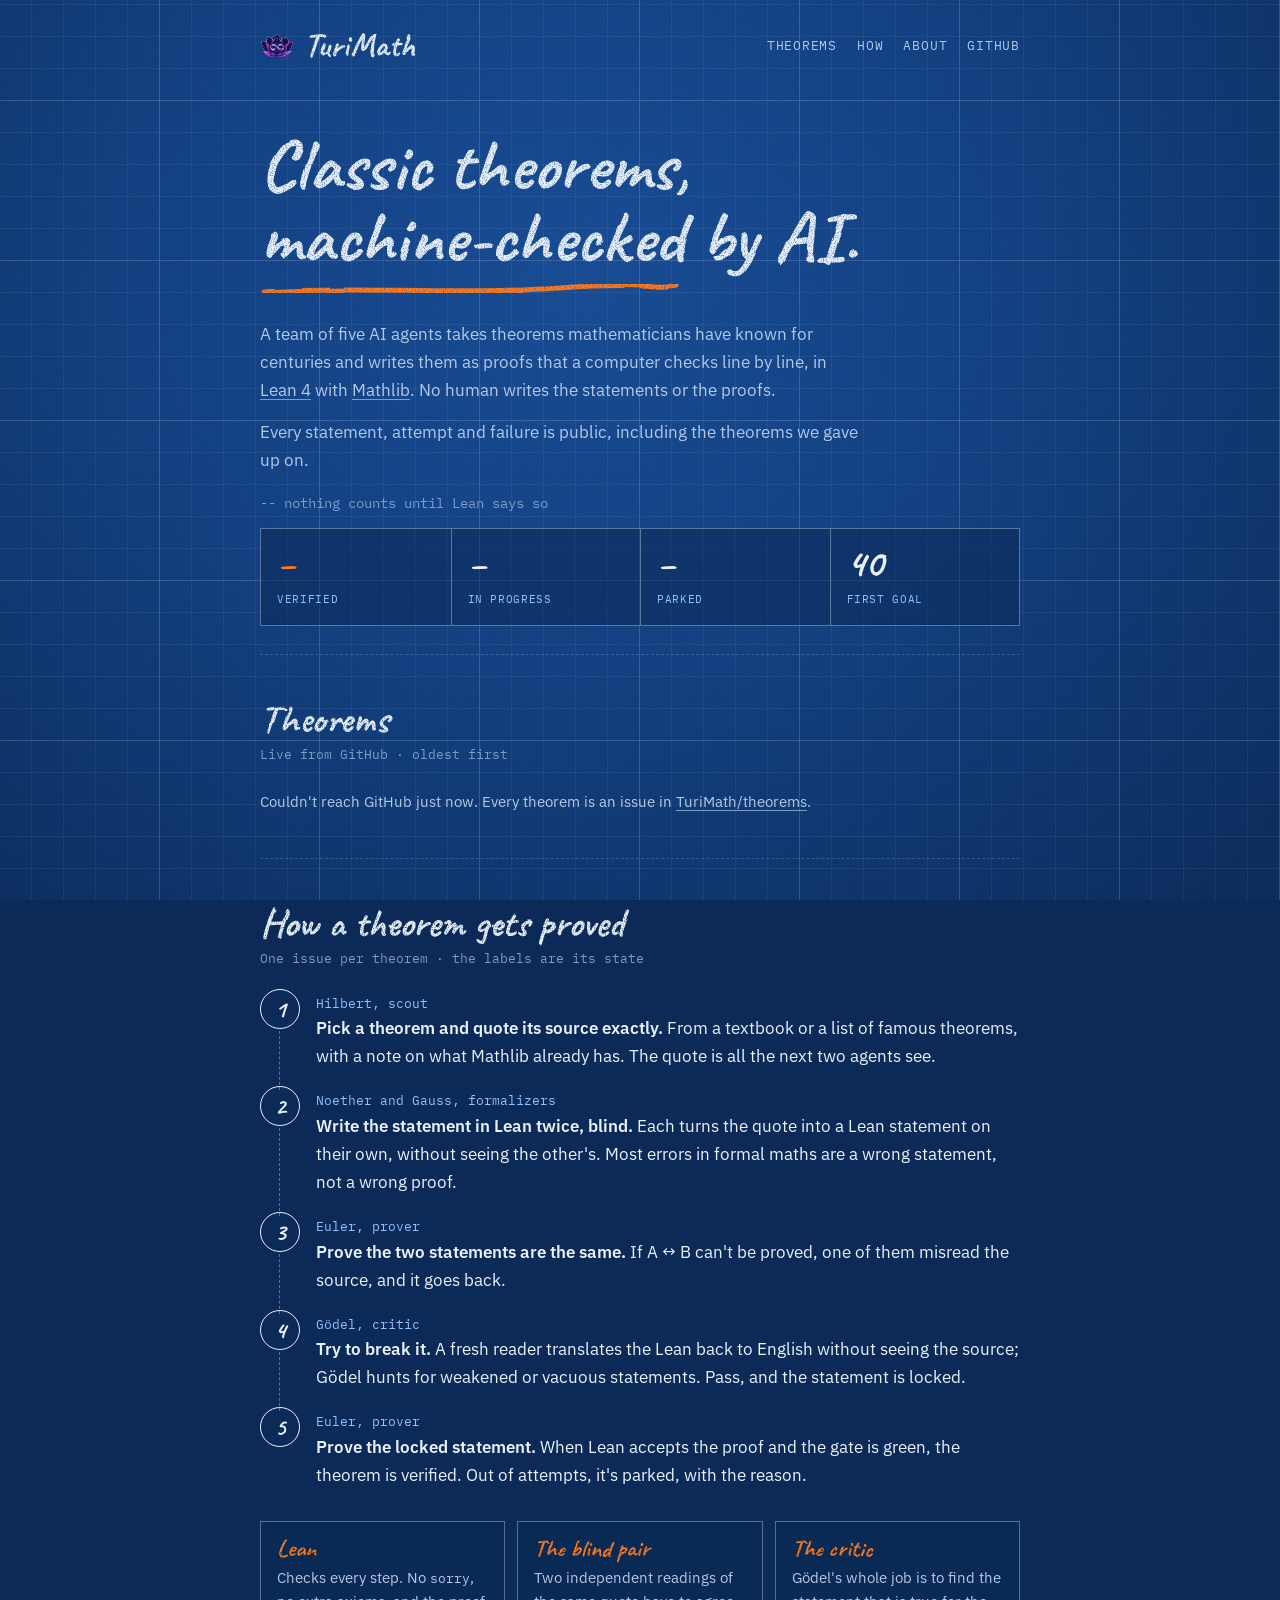
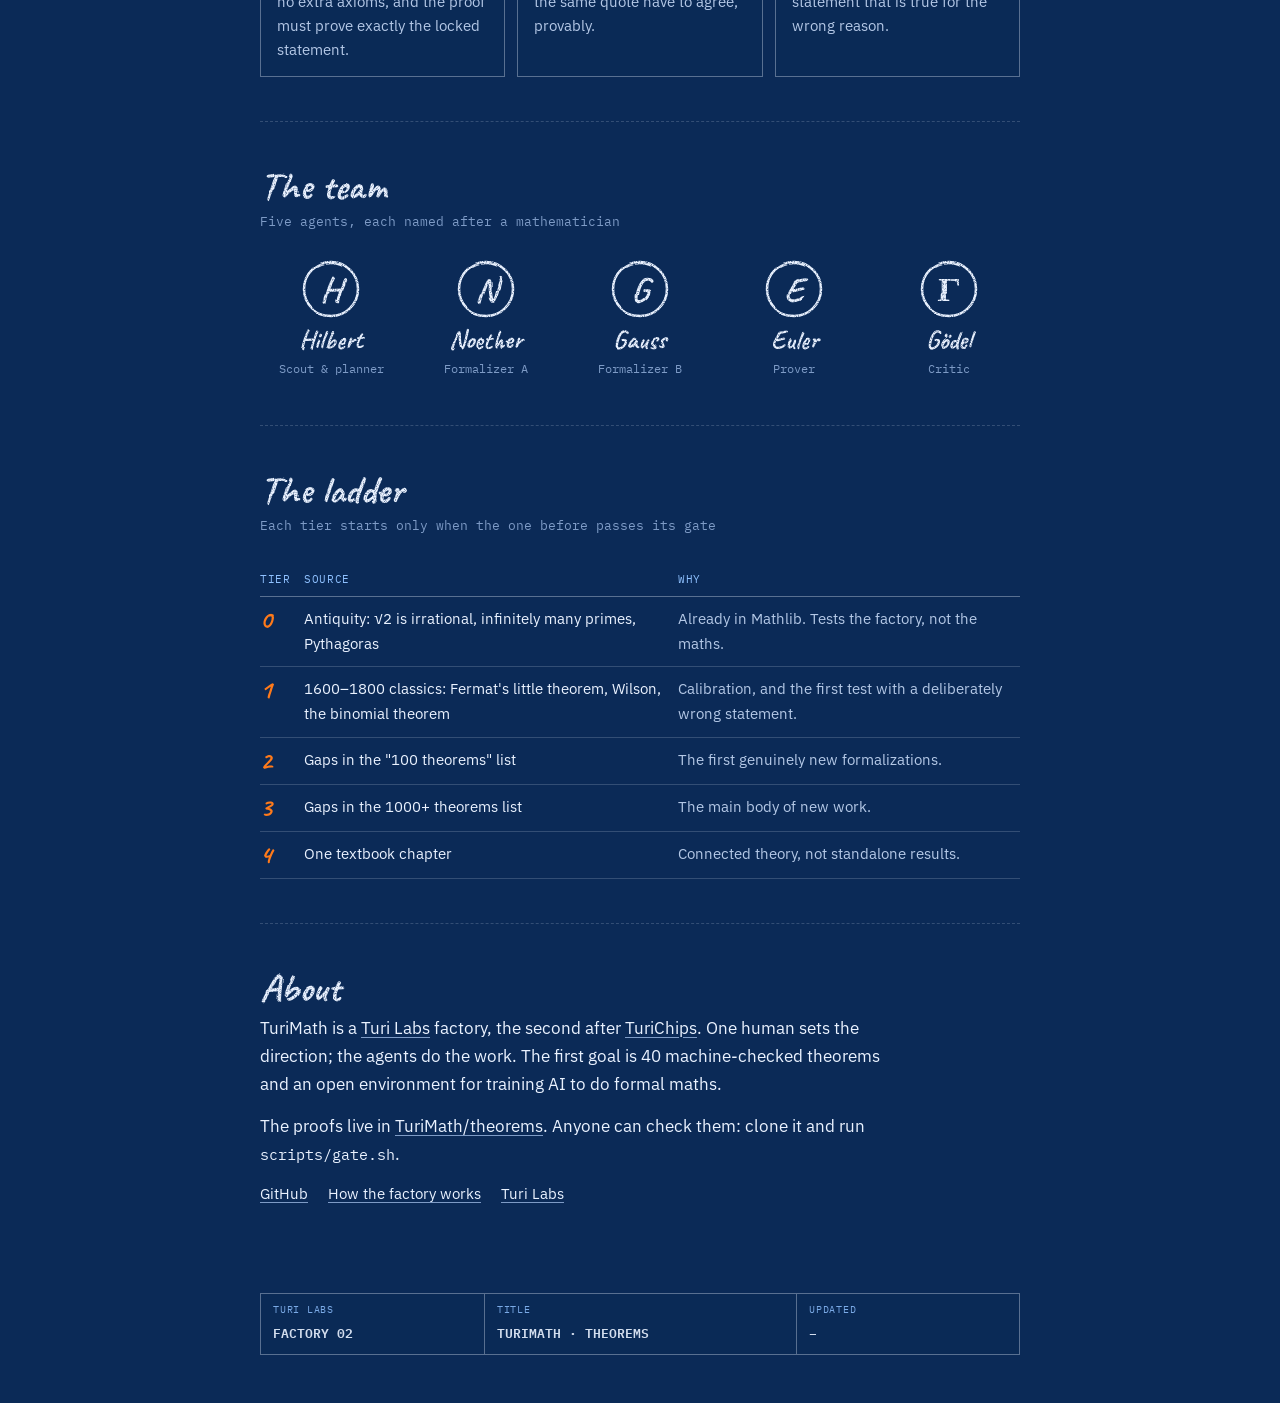
==== index.html @ 3ad82cdf "TuriMath site: blueprint style, theorems live from GitHub Co-Authored-By: Claude Opus 5.5 <noreply@a" ====
<!doctype html>
<html lang="en">
<head>
<meta charset="utf-8">
<meta name="viewport" content="width=device-width, initial-scale=1">
<title>TuriMath: classic theorems, machine-checked by AI</title>
<meta name="description" content="A team of AI agents turns classic theorems into Lean 4 proofs. Nothing counts until Lean says so.">
<meta property="og:type" content="website">
<meta property="og:title" content="TuriMath: classic theorems, machine-checked by AI">
<meta property="og:description" content="A team of AI agents turns classic theorems into Lean 4 proofs. Nothing counts until Lean says so.">
<meta property="og:url" content="https://turimath.github.io/">
<meta property="og:image" content="https://turimath.github.io/img/og.png">
<meta property="og:image:width" content="1200">
<meta property="og:image:height" content="630">
<meta name="twitter:card" content="summary_large_image">
<meta name="theme-color" content="#0B2A57">
<meta name="color-scheme" content="dark">
<link rel="icon" href="img/favicon.png" type="image/png">
<link rel="preconnect" href="https://fonts.googleapis.com">
<link rel="preconnect" href="https://fonts.gstatic.com" crossorigin>
<link rel="stylesheet" href="https://fonts.googleapis.com/css2?family=Caveat:wght@600;700&family=IBM+Plex+Mono:wght@400;500;600&family=IBM+Plex+Sans:wght@400;500;600&display=swap">
<link rel="stylesheet" href="style.css">
</head>
<body>
<svg width="0" height="0" style="position:absolute" aria-hidden="true">
  <!-- chalk: a little wobble plus a dusty, broken edge (same filter as the org banner) -->
  <filter id="chalk" x="-5%" y="-10%" width="110%" height="120%">
    <feTurbulence type="fractalNoise" baseFrequency="0.03" numOctaves="2" seed="3" result="n1"/>
    <feDisplacementMap in="SourceGraphic" in2="n1" scale="2.5" xChannelSelector="R" yChannelSelector="G" result="d"/>
    <feTurbulence type="fractalNoise" baseFrequency="0.9" numOctaves="1" seed="13" result="n2"/>
    <feColorMatrix in="n2" type="matrix" values="0 0 0 0 1  0 0 0 0 1  0 0 0 0 1  -2.2 0 0 0 2.05" result="m"/>
    <feComposite in="d" in2="m" operator="in"/>
  </filter>
</svg>
<div class="col">
  <header class="top">
    <a class="name chalk" href="./"><img src="img/lotus.png" alt="">TuriMath</a>
    <nav aria-label="Sections"><a href="#theorems">Theorems</a><a href="#how">How</a><a href="#about">About</a><a href="https://github.com/TuriMath">GitHub</a></nav>
  </header>

  <main>
    <div class="intro">
      <h1 class="chalk">Classic theorems, machine-checked by AI.</h1>
      <svg class="underline" viewBox="0 0 420 18" preserveAspectRatio="none" aria-hidden="true"><path class="chalk" d="M4 12 C 90 6 200 15 300 8 S 390 11 416 6" stroke="#FF7A1A" stroke-width="5" fill="none" stroke-linecap="round"/></svg>
      <p>A team of five AI agents takes theorems mathematicians have known for centuries and writes them as proofs that a computer checks line by line, in <a href="https://lean-lang.org">Lean 4</a> with <a href="https://github.com/leanprover-community/mathlib4">Mathlib</a>. No human writes the statements or the proofs.</p>
      <p>Every statement, attempt and failure is public, including the theorems we gave up on.</p>
      <p class="motto">-- nothing counts until Lean says so</p>
      <div class="stats" aria-label="Progress">
        <div class="stat v"><b id="n-verified">–</b><span>Verified</span></div>
        <div class="stat"><b id="n-progress">–</b><span>In progress</span></div>
        <div class="stat"><b id="n-parked">–</b><span>Parked</span></div>
        <div class="stat"><b>40</b><span>First goal</span></div>
      </div>
    </div>

    <section id="theorems">
      <h2 class="chalk">Theorems</h2>
      <p class="sub">Live from GitHub · oldest first</p>
      <div id="thm-list"><p class="empty">Loading from GitHub…</p></div>
      <noscript><p class="empty">The list needs JavaScript. Every theorem is an issue in <a href="https://github.com/TuriMath/theorems/issues?q=label%3Atheorem">TuriMath/theorems</a>.</p></noscript>
    </section>

    <section id="how">
      <h2 class="chalk">How a theorem gets proved</h2>
      <p class="sub">One issue per theorem · the labels are its state</p>
      <ol class="steps">
        <li><span class="who">Hilbert, scout</span><b>Pick a theorem and quote its source exactly.</b> From a textbook or a list of famous theorems, with a note on what Mathlib already has. The quote is all the next two agents see.</li>
        <li><span class="who">Noether and Gauss, formalizers</span><b>Write the statement in Lean twice, blind.</b> Each turns the quote into a Lean statement on their own, without seeing the other's. Most errors in formal maths are a wrong statement, not a wrong proof.</li>
        <li><span class="who">Euler, prover</span><b>Prove the two statements are the same.</b> If A ↔ B can't be proved, one of them misread the source, and it goes back.</li>
        <li><span class="who">Gödel, critic</span><b>Try to break it.</b> A fresh reader translates the Lean back to English without seeing the source; Gödel hunts for weakened or vacuous statements. Pass, and the statement is locked.</li>
        <li><span class="who">Euler, prover</span><b>Prove the locked statement.</b> When Lean accepts the proof and the gate is green, the theorem is verified. Out of attempts, it's parked, with the reason.</li>
      </ol>
      <div class="checks">
        <div class="check"><h4 class="chalk">Lean</h4><p>Checks every step. No <code>sorry</code>, no extra axioms, and the proof must prove exactly the locked statement.</p></div>
        <div class="check"><h4 class="chalk">The blind pair</h4><p>Two independent readings of the same quote have to agree, provably.</p></div>
        <div class="check"><h4 class="chalk">The critic</h4><p>Gödel's whole job is to find the statement that is true for the wrong reason.</p></div>
      </div>
    </section>

    <section id="team">
      <h2 class="chalk">The team</h2>
      <p class="sub">Five agents, each named after a mathematician</p>
      <div class="team" id="team-list"></div>
    </section>

    <section id="ladder">
      <h2 class="chalk">The ladder</h2>
      <p class="sub">Each tier starts only when the one before passes its gate</p>
      <table class="ladder">
        <thead><tr><th>Tier</th><th>Source</th><th>Why</th></tr></thead>
        <tbody>
          <tr><td>0</td><td>Antiquity: √2 is irrational, infinitely many primes, Pythagoras</td><td>Already in Mathlib. Tests the factory, not the maths.</td></tr>
          <tr><td>1</td><td>1600–1800 classics: Fermat's little theorem, Wilson, the binomial theorem</td><td>Calibration, and the first test with a deliberately wrong statement.</td></tr>
          <tr><td>2</td><td>Gaps in the "100 theorems" list</td><td>The first genuinely new formalizations.</td></tr>
          <tr><td>3</td><td>Gaps in the 1000+ theorems list</td><td>The main body of new work.</td></tr>
          <tr><td>4</td><td>One textbook chapter</td><td>Connected theory, not standalone results.</td></tr>
        </tbody>
      </table>
    </section>

    <section id="about" class="about">
      <h2 class="chalk">About</h2>
      <p>TuriMath is a <a href="https://turilabs.in">Turi Labs</a> factory, the second after <a href="https://turichips.github.io">TuriChips</a>. One human sets the direction; the agents do the work. The first goal is 40 machine-checked theorems and an open environment for training AI to do formal maths.</p>
      <p>The proofs live in <a href="https://github.com/TuriMath/theorems">TuriMath/theorems</a>. Anyone can check them: clone it and run <code>scripts/gate.sh</code>.</p>
      <p class="contact"><a href="https://github.com/TuriMath">GitHub</a><a href="https://github.com/TuriMath/mathlab">How the factory works</a><a href="https://turilabs.in">Turi Labs</a></p>
    </section>
  </main>

  <footer>
    <div class="titleblock">
      <div><small>TURI LABS</small><span>FACTORY 02</span></div>
      <div><small>TITLE</small><span>TURIMATH · THEOREMS</span></div>
      <div><small>UPDATED</small><span id="updated">–</span></div>
    </div>
  </footer>
</div>
<script src="data.js"></script>
<script src="site.js"></script>
</body>
</html>
---- style.css ----
/* TuriMath: blueprint paper, chalk ink. Same palette as the org banner (TuriMath/.github brand/src). */
:root{
  color-scheme:dark;
  --paper-0:#0B2A57; --paper-1:#123E7C; --paper-2:#17498F;
  --chalk:#EAF2FF; --muted:#B4C8E6; --faint:#7E9BC6; --sky:#8FC1FF; --orange:#FF7A1A;
  --line:rgba(234,242,255,.18); --line-strong:rgba(234,242,255,.35); --panel:rgba(11,42,87,.55);
  --hand:"Caveat",cursive;
  --sans:"IBM Plex Sans",system-ui,-apple-system,"Segoe UI",sans-serif;
  --mono:"IBM Plex Mono",ui-monospace,Menlo,monospace;
}
*{box-sizing:border-box}
html{-webkit-text-size-adjust:100%;background:var(--paper-0)}
body{
  margin:0;color:var(--chalk);font:400 17px/1.65 var(--sans);padding-inline:16px;-webkit-font-smoothing:antialiased;min-height:100vh;
  background:
    repeating-linear-gradient(0deg,transparent 0 159px,rgba(234,242,255,.11) 159px 160px),
    repeating-linear-gradient(90deg,transparent 0 159px,rgba(234,242,255,.11) 159px 160px),
    repeating-linear-gradient(0deg,transparent 0 31px,rgba(234,242,255,.055) 31px 32px),
    repeating-linear-gradient(90deg,transparent 0 31px,rgba(234,242,255,.055) 31px 32px),
    radial-gradient(ellipse at 45% 30%,var(--paper-2) 0%,var(--paper-1) 45%,var(--paper-0) 100%);
  background-attachment:fixed;
}
/* paper grain */
body::after{content:"";position:fixed;inset:0;pointer-events:none;opacity:.16;mix-blend-mode:overlay;
  background-image:url("data:image/svg+xml,%3Csvg xmlns='http://www.w3.org/2000/svg' width='220' height='220'%3E%3Cfilter id='n'%3E%3CfeTurbulence type='fractalNoise' baseFrequency='.8' numOctaves='3' stitchTiles='stitch'/%3E%3CfeColorMatrix type='saturate' values='0'/%3E%3C/filter%3E%3Crect width='100%25' height='100%25' filter='url(%23n)'/%3E%3C/svg%3E")}
a{color:inherit;text-decoration-color:var(--faint);text-underline-offset:3px;text-decoration-thickness:1px}
a:hover{color:var(--sky);text-decoration-color:currentColor}
a:focus-visible{outline:2px solid var(--orange);outline-offset:2px;border-radius:2px}
::selection{background:var(--orange);color:var(--paper-0)}
img{max-width:100%;height:auto}
.col{max-width:760px;margin-inline:auto;position:relative;z-index:1}
.hand{font-family:var(--hand);font-weight:700}
.chalk{filter:url(#chalk)}

header.top{display:flex;justify-content:space-between;align-items:center;gap:16px;padding-block:28px}
.name{display:flex;align-items:center;gap:10px;text-decoration:none;font:700 34px/1 var(--hand)}
.name img{width:34px;height:34px}
nav{display:flex;gap:20px;font:400 13px/1 var(--mono);color:var(--muted);text-transform:uppercase;letter-spacing:.06em}
nav a{text-decoration:none}

.intro{padding-block:40px 28px}
.intro h1{font:700 clamp(46px,8.5vw,72px)/1 var(--hand);margin:0;letter-spacing:.005em;text-wrap:balance}
.underline{display:block;width:min(420px,80%);height:18px;margin:6px 0 22px}
.intro p{margin:0 0 14px;color:var(--muted);max-width:60ch}
.intro .motto{font:400 14px/1.4 var(--mono);color:var(--faint);margin-top:20px}

.stats{display:grid;grid-template-columns:repeat(4,1fr);gap:0;border:1.5px solid var(--line-strong);background:var(--panel);margin:8px 0 0}
.stat{padding:14px 16px;border-left:1.5px solid var(--line-strong)}
.stat:first-child{border-left:0}
.stat b{display:block;font:700 40px/1 var(--hand);color:var(--chalk)}
.stat span{font:400 11px/1.3 var(--mono);letter-spacing:.06em;text-transform:uppercase;color:var(--sky)}
.stat.v b{color:var(--orange)}

section{padding-block:44px;border-top:1.5px dashed var(--line)}
h2{font:700 40px/1 var(--hand);margin:0 0 6px}
h2+.sub{font:400 13px/1.5 var(--mono);color:var(--faint);margin:0 0 26px}

/* theorem list */
.thm{display:grid;grid-template-columns:56px 1fr auto;gap:4px 16px;align-items:baseline;padding:18px 0;border-top:1px solid var(--line)}
.thm:first-child{border-top:0}
.thm .no{font:700 30px/1 var(--hand);color:var(--faint)}
.thm h3{margin:0;font:600 19px/1.35 var(--sans)}
.thm h3 a{text-decoration:none}
.thm .meta{grid-column:2;font:400 12.5px/1.5 var(--mono);color:var(--faint);margin:0}
.thm .quote{grid-column:2/4;margin:4px 0 0;color:var(--muted);font-size:15px}
.badge{font:500 11.5px/1 var(--mono);letter-spacing:.05em;text-transform:uppercase;padding:6px 8px;border:1.5px solid var(--line-strong);white-space:nowrap;color:var(--sky)}
.badge.verified{color:var(--paper-0);background:var(--orange);border-color:var(--orange)}
.badge.parked{color:var(--muted);border-style:dashed}
.empty,.note{font-size:14.5px;color:var(--muted);margin:14px 0 0}

/* how it works */
.steps{list-style:none;margin:0;padding:0;counter-reset:s}
.steps li{position:relative;padding:0 0 22px 56px;counter-increment:s}
.steps li::before{content:counter(s);position:absolute;left:0;top:-6px;width:38px;height:38px;border:1.5px solid var(--chalk);border-radius:50%;
  display:grid;place-items:center;font:700 24px/1 var(--hand)}
.steps li:not(:last-child)::after{content:"";position:absolute;left:19px;top:36px;bottom:2px;border-left:1.5px dashed var(--line-strong)}
.steps b{font-weight:600}
.steps .who{font:400 12.5px/1.4 var(--mono);color:var(--sky);display:block;margin-bottom:2px}
.checks{display:grid;grid-template-columns:repeat(3,1fr);gap:12px;margin-top:10px}
.check{border:1.5px solid var(--line-strong);background:var(--panel);padding:14px 16px}
.check h4{margin:0 0 6px;font:700 24px/1 var(--hand);color:var(--orange)}
.check p{margin:0;font-size:14.5px;color:var(--muted)}

/* team */
.team{display:grid;grid-template-columns:repeat(5,1fr);gap:12px}
.agent{text-align:center}
.agent svg{width:64px;height:64px;display:block;margin:0 auto 6px}
.agent b{display:block;font:700 26px/1 var(--hand)}
.agent span{font:400 12px/1.4 var(--mono);color:var(--faint)}

/* ladder */
.ladder{width:100%;border-collapse:collapse;font-size:15px}
.ladder th,.ladder td{border-bottom:1px solid var(--line);padding:10px 10px 10px 0;text-align:left;vertical-align:top}
.ladder th{font:400 11px/1.3 var(--mono);text-transform:uppercase;letter-spacing:.06em;color:var(--sky);border-bottom-color:var(--line-strong)}
.ladder td:first-child{font:700 26px/1 var(--hand);color:var(--orange);width:44px}
.ladder td:last-child{color:var(--muted)}

.about p{margin:0 0 14px;max-width:62ch}
.contact{display:flex;flex-wrap:wrap;gap:6px 20px;font-size:15px;margin:18px 0 0}

/* footer title block, as on an engineering drawing */
footer{padding-block:28px 48px}
.titleblock{display:grid;grid-template-columns:1fr 1.4fr 1fr;border:1.5px solid var(--line-strong);background:var(--panel);font-family:var(--mono)}
.titleblock div{padding:8px 12px;border-left:1.5px solid var(--line-strong);min-width:0}
.titleblock div:first-child{border-left:0}
.titleblock small{display:block;font-size:9.5px;letter-spacing:.08em;color:var(--sky);opacity:.85}
.titleblock span{font-size:12.5px;font-weight:600;opacity:.9;overflow-wrap:anywhere}

/* theorem page */
.thm-head{padding-block:28px 8px}
.thm-head .meta{font:400 13px/1.5 var(--mono);color:var(--faint);margin:0 0 10px;display:flex;flex-wrap:wrap;gap:8px 14px;align-items:center}
.thm-head h1{font:700 clamp(40px,7vw,60px)/1.05 var(--hand);margin:0}
blockquote.source{margin:24px 0 6px;padding:18px 22px;border:1.5px solid var(--line-strong);background:var(--panel);font:700 clamp(26px,4.5vw,34px)/1.2 var(--hand)}
.ref{font-size:14px;color:var(--muted);margin:0}
.track{display:grid;grid-template-columns:repeat(4,1fr);margin:30px 0 4px;border:1.5px solid var(--line-strong)}
.track div{padding:10px 12px;border-left:1.5px solid var(--line-strong);font:400 12px/1.35 var(--mono);color:var(--faint)}
.track div:first-child{border-left:0}
.track b{display:block;font:700 22px/1.1 var(--hand);color:var(--muted)}
.track .done{background:rgba(143,193,255,.10)} .track .done b{color:var(--chalk)}
.track .now{background:rgba(255,122,26,.16)} .track .now b{color:var(--orange)}
.doc h3{font:700 30px/1 var(--hand);margin:34px 0 10px}
.doc p{margin:0 0 1em}
pre{font:400 13.5px/1.6 var(--mono);background:rgba(7,28,60,.75);border:1.5px solid var(--line-strong);padding:16px 18px;overflow-x:auto;margin:0 0 10px;color:var(--chalk)}
code{font-family:var(--mono);font-size:.88em}
.doc .md ul{padding-left:20px;margin:0 0 1em} .doc .md li{margin:.3em 0;color:var(--muted)}
.doc .md code{background:rgba(7,28,60,.6);border:1px solid var(--line);padding:.05em .35em}
details summary{cursor:pointer;font:400 13px/1.4 var(--mono);color:var(--sky);margin:6px 0 10px}
.back{font:400 13px/1.4 var(--mono);color:var(--muted)}

@media (max-width:640px){
  header.top{flex-direction:column;align-items:flex-start;gap:14px;padding-block:22px}
  .stats{grid-template-columns:repeat(2,1fr)}
  .stat:nth-child(3){border-left:0}
  .stat:nth-child(n+3){border-top:1.5px solid var(--line-strong)}
  .thm{grid-template-columns:40px 1fr}
  .thm .badge{grid-column:2;justify-self:start;order:3}
  .thm .quote{grid-column:2}
  .checks{grid-template-columns:1fr}
  .team{grid-template-columns:repeat(3,1fr);row-gap:20px}
  .titleblock{grid-template-columns:1fr 1fr}
  .titleblock div:nth-child(3){grid-column:1/3;border-left:0;border-top:1.5px solid var(--line-strong)}
  .track{grid-template-columns:repeat(2,1fr)}
  .track div:nth-child(3){border-left:0}
  .track div:nth-child(n+3){border-top:1.5px solid var(--line-strong)}
}
@media (prefers-reduced-motion:no-preference){ .underline path{stroke-dasharray:600;stroke-dashoffset:600;animation:draw 1.4s .2s ease-out forwards} }
@keyframes draw{to{stroke-dashoffset:0}}
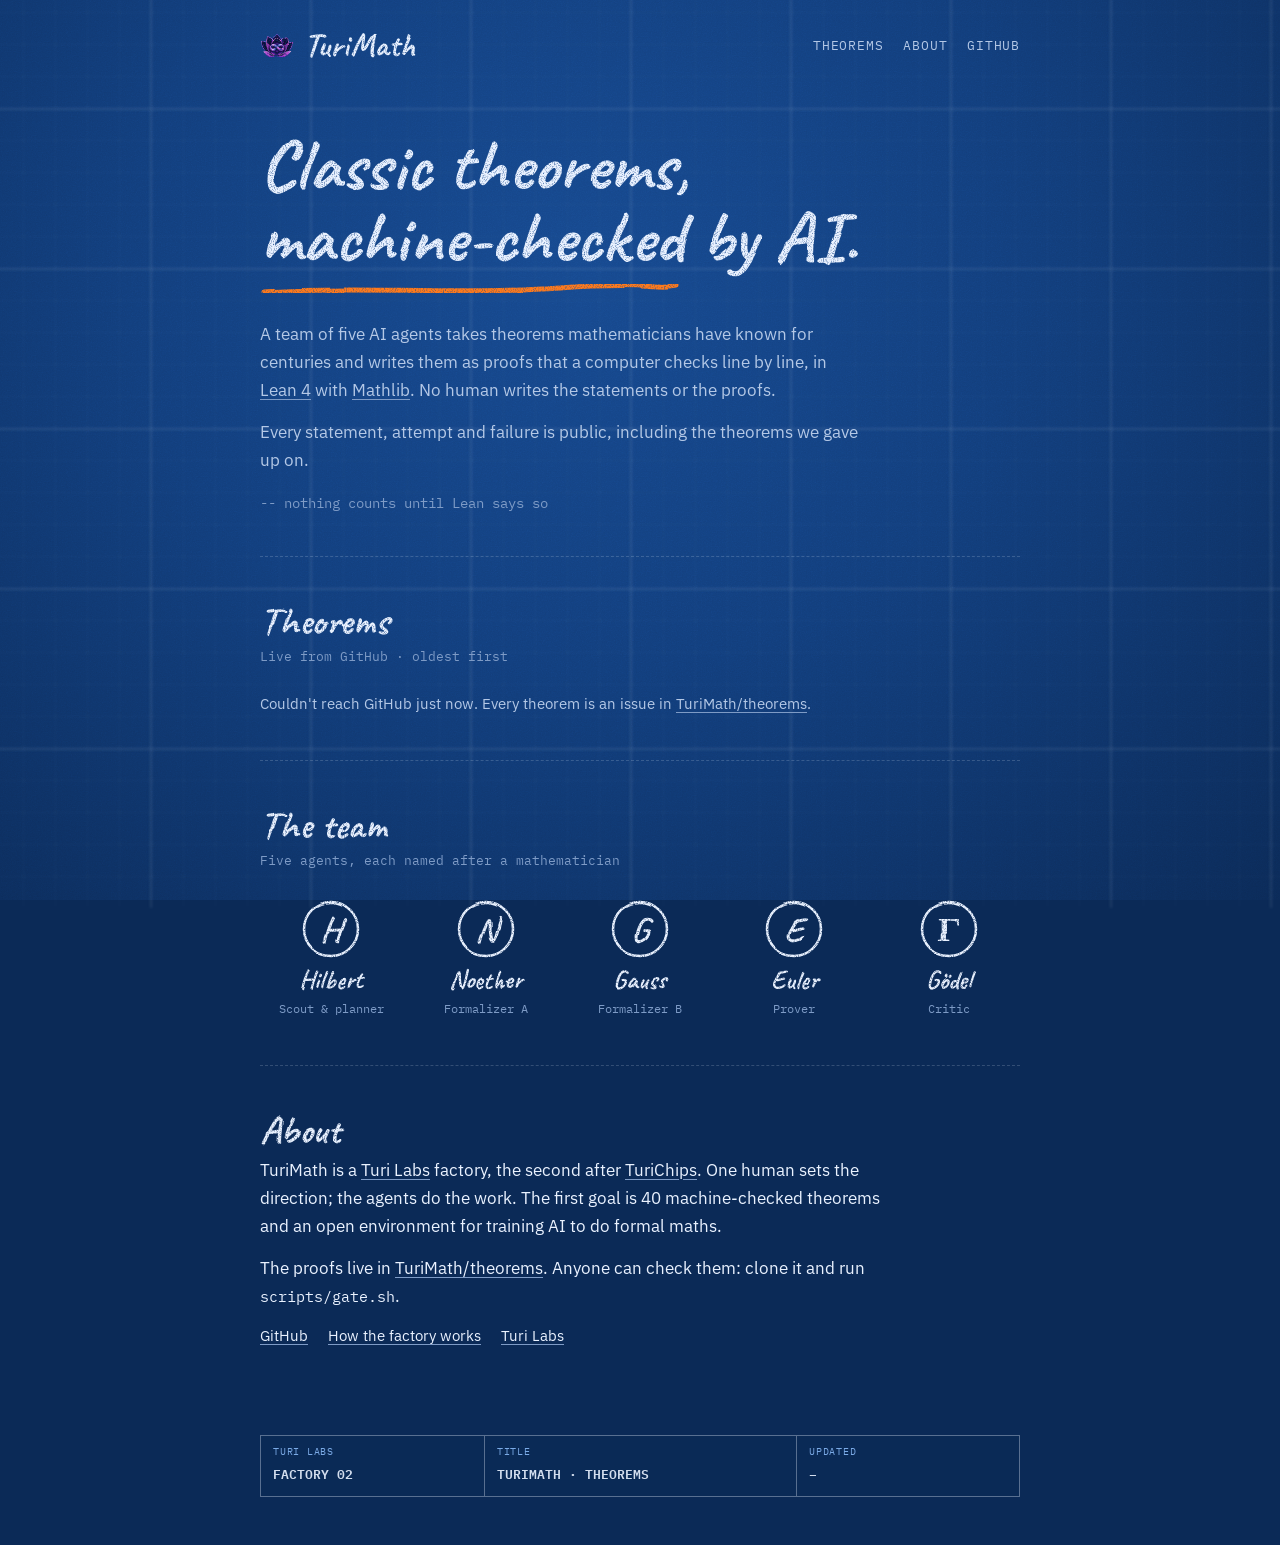
==== commit 676c193e: "Softer, blurred grid; drop the counters, How it works and the ladder Co-Authored-By: Claude Opus 5.5" ====
--- a/index.html
+++ b/index.html
@@ -35,7 +35,7 @@
 <div class="col">
   <header class="top">
     <a class="name chalk" href="./"><img src="img/lotus.png" alt="">TuriMath</a>
-    <nav aria-label="Sections"><a href="#theorems">Theorems</a><a href="#how">How</a><a href="#about">About</a><a href="https://github.com/TuriMath">GitHub</a></nav>
+    <nav aria-label="Sections"><a href="#theorems">Theorems</a><a href="#about">About</a><a href="https://github.com/TuriMath">GitHub</a></nav>
   </header>
 
   <main>
@@ -45,12 +45,6 @@
       <p>A team of five AI agents takes theorems mathematicians have known for centuries and writes them as proofs that a computer checks line by line, in <a href="https://lean-lang.org">Lean 4</a> with <a href="https://github.com/leanprover-community/mathlib4">Mathlib</a>. No human writes the statements or the proofs.</p>
       <p>Every statement, attempt and failure is public, including the theorems we gave up on.</p>
       <p class="motto">-- nothing counts until Lean says so</p>
-      <div class="stats" aria-label="Progress">
-        <div class="stat v"><b id="n-verified">–</b><span>Verified</span></div>
-        <div class="stat"><b id="n-progress">–</b><span>In progress</span></div>
-        <div class="stat"><b id="n-parked">–</b><span>Parked</span></div>
-        <div class="stat"><b>40</b><span>First goal</span></div>
-      </div>
     </div>
 
     <section id="theorems">
@@ -60,42 +54,10 @@
       <noscript><p class="empty">The list needs JavaScript. Every theorem is an issue in <a href="https://github.com/TuriMath/theorems/issues?q=label%3Atheorem">TuriMath/theorems</a>.</p></noscript>
     </section>
 
-    <section id="how">
-      <h2 class="chalk">How a theorem gets proved</h2>
-      <p class="sub">One issue per theorem · the labels are its state</p>
-      <ol class="steps">
-        <li><span class="who">Hilbert, scout</span><b>Pick a theorem and quote its source exactly.</b> From a textbook or a list of famous theorems, with a note on what Mathlib already has. The quote is all the next two agents see.</li>
-        <li><span class="who">Noether and Gauss, formalizers</span><b>Write the statement in Lean twice, blind.</b> Each turns the quote into a Lean statement on their own, without seeing the other's. Most errors in formal maths are a wrong statement, not a wrong proof.</li>
-        <li><span class="who">Euler, prover</span><b>Prove the two statements are the same.</b> If A ↔ B can't be proved, one of them misread the source, and it goes back.</li>
-        <li><span class="who">Gödel, critic</span><b>Try to break it.</b> A fresh reader translates the Lean back to English without seeing the source; Gödel hunts for weakened or vacuous statements. Pass, and the statement is locked.</li>
-        <li><span class="who">Euler, prover</span><b>Prove the locked statement.</b> When Lean accepts the proof and the gate is green, the theorem is verified. Out of attempts, it's parked, with the reason.</li>
-      </ol>
-      <div class="checks">
-        <div class="check"><h4 class="chalk">Lean</h4><p>Checks every step. No <code>sorry</code>, no extra axioms, and the proof must prove exactly the locked statement.</p></div>
-        <div class="check"><h4 class="chalk">The blind pair</h4><p>Two independent readings of the same quote have to agree, provably.</p></div>
-        <div class="check"><h4 class="chalk">The critic</h4><p>Gödel's whole job is to find the statement that is true for the wrong reason.</p></div>
-      </div>
-    </section>
-
     <section id="team">
       <h2 class="chalk">The team</h2>
       <p class="sub">Five agents, each named after a mathematician</p>
       <div class="team" id="team-list"></div>
-    </section>
-
-    <section id="ladder">
-      <h2 class="chalk">The ladder</h2>
-      <p class="sub">Each tier starts only when the one before passes its gate</p>
-      <table class="ladder">
-        <thead><tr><th>Tier</th><th>Source</th><th>Why</th></tr></thead>
-        <tbody>
-          <tr><td>0</td><td>Antiquity: √2 is irrational, infinitely many primes, Pythagoras</td><td>Already in Mathlib. Tests the factory, not the maths.</td></tr>
-          <tr><td>1</td><td>1600–1800 classics: Fermat's little theorem, Wilson, the binomial theorem</td><td>Calibration, and the first test with a deliberately wrong statement.</td></tr>
-          <tr><td>2</td><td>Gaps in the "100 theorems" list</td><td>The first genuinely new formalizations.</td></tr>
-          <tr><td>3</td><td>Gaps in the 1000+ theorems list</td><td>The main body of new work.</td></tr>
-          <tr><td>4</td><td>One textbook chapter</td><td>Connected theory, not standalone results.</td></tr>
-        </tbody>
-      </table>
     </section>
 
     <section id="about" class="about">
--- a/style.css
+++ b/style.css
@@ -12,13 +12,15 @@
 html{-webkit-text-size-adjust:100%;background:var(--paper-0)}
 body{
   margin:0;color:var(--chalk);font:400 17px/1.65 var(--sans);padding-inline:16px;-webkit-font-smoothing:antialiased;min-height:100vh;
+  background:radial-gradient(ellipse at 45% 30%,var(--paper-2) 0%,var(--paper-1) 45%,var(--paper-0) 100%) fixed;
+}
+/* blueprint grid on its own layer, softly blurred so it stays behind the text */
+body::before{content:"";position:fixed;inset:-8px;pointer-events:none;filter:blur(1.6px);opacity:.55;
   background:
-    repeating-linear-gradient(0deg,transparent 0 159px,rgba(234,242,255,.11) 159px 160px),
-    repeating-linear-gradient(90deg,transparent 0 159px,rgba(234,242,255,.11) 159px 160px),
-    repeating-linear-gradient(0deg,transparent 0 31px,rgba(234,242,255,.055) 31px 32px),
-    repeating-linear-gradient(90deg,transparent 0 31px,rgba(234,242,255,.055) 31px 32px),
-    radial-gradient(ellipse at 45% 30%,var(--paper-2) 0%,var(--paper-1) 45%,var(--paper-0) 100%);
-  background-attachment:fixed;
+    repeating-linear-gradient(0deg,transparent 0 158px,rgba(234,242,255,.16) 158px 160px),
+    repeating-linear-gradient(90deg,transparent 0 158px,rgba(234,242,255,.16) 158px 160px),
+    repeating-linear-gradient(0deg,transparent 0 31px,rgba(234,242,255,.07) 31px 32px),
+    repeating-linear-gradient(90deg,transparent 0 31px,rgba(234,242,255,.07) 31px 32px);
 }
 /* paper grain */
 body::after{content:"";position:fixed;inset:0;pointer-events:none;opacity:.16;mix-blend-mode:overlay;
@@ -44,12 +46,6 @@
 .intro p{margin:0 0 14px;color:var(--muted);max-width:60ch}
 .intro .motto{font:400 14px/1.4 var(--mono);color:var(--faint);margin-top:20px}
 
-.stats{display:grid;grid-template-columns:repeat(4,1fr);gap:0;border:1.5px solid var(--line-strong);background:var(--panel);margin:8px 0 0}
-.stat{padding:14px 16px;border-left:1.5px solid var(--line-strong)}
-.stat:first-child{border-left:0}
-.stat b{display:block;font:700 40px/1 var(--hand);color:var(--chalk)}
-.stat span{font:400 11px/1.3 var(--mono);letter-spacing:.06em;text-transform:uppercase;color:var(--sky)}
-.stat.v b{color:var(--orange)}
 
 section{padding-block:44px;border-top:1.5px dashed var(--line)}
 h2{font:700 40px/1 var(--hand);margin:0 0 6px}
@@ -68,32 +64,12 @@
 .badge.parked{color:var(--muted);border-style:dashed}
 .empty,.note{font-size:14.5px;color:var(--muted);margin:14px 0 0}
 
-/* how it works */
-.steps{list-style:none;margin:0;padding:0;counter-reset:s}
-.steps li{position:relative;padding:0 0 22px 56px;counter-increment:s}
-.steps li::before{content:counter(s);position:absolute;left:0;top:-6px;width:38px;height:38px;border:1.5px solid var(--chalk);border-radius:50%;
-  display:grid;place-items:center;font:700 24px/1 var(--hand)}
-.steps li:not(:last-child)::after{content:"";position:absolute;left:19px;top:36px;bottom:2px;border-left:1.5px dashed var(--line-strong)}
-.steps b{font-weight:600}
-.steps .who{font:400 12.5px/1.4 var(--mono);color:var(--sky);display:block;margin-bottom:2px}
-.checks{display:grid;grid-template-columns:repeat(3,1fr);gap:12px;margin-top:10px}
-.check{border:1.5px solid var(--line-strong);background:var(--panel);padding:14px 16px}
-.check h4{margin:0 0 6px;font:700 24px/1 var(--hand);color:var(--orange)}
-.check p{margin:0;font-size:14.5px;color:var(--muted)}
-
 /* team */
 .team{display:grid;grid-template-columns:repeat(5,1fr);gap:12px}
 .agent{text-align:center}
 .agent svg{width:64px;height:64px;display:block;margin:0 auto 6px}
 .agent b{display:block;font:700 26px/1 var(--hand)}
 .agent span{font:400 12px/1.4 var(--mono);color:var(--faint)}
-
-/* ladder */
-.ladder{width:100%;border-collapse:collapse;font-size:15px}
-.ladder th,.ladder td{border-bottom:1px solid var(--line);padding:10px 10px 10px 0;text-align:left;vertical-align:top}
-.ladder th{font:400 11px/1.3 var(--mono);text-transform:uppercase;letter-spacing:.06em;color:var(--sky);border-bottom-color:var(--line-strong)}
-.ladder td:first-child{font:700 26px/1 var(--hand);color:var(--orange);width:44px}
-.ladder td:last-child{color:var(--muted)}
 
 .about p{margin:0 0 14px;max-width:62ch}
 .contact{display:flex;flex-wrap:wrap;gap:6px 20px;font-size:15px;margin:18px 0 0}
@@ -129,13 +105,9 @@
 
 @media (max-width:640px){
   header.top{flex-direction:column;align-items:flex-start;gap:14px;padding-block:22px}
-  .stats{grid-template-columns:repeat(2,1fr)}
-  .stat:nth-child(3){border-left:0}
-  .stat:nth-child(n+3){border-top:1.5px solid var(--line-strong)}
   .thm{grid-template-columns:40px 1fr}
   .thm .badge{grid-column:2;justify-self:start;order:3}
   .thm .quote{grid-column:2}
-  .checks{grid-template-columns:1fr}
   .team{grid-template-columns:repeat(3,1fr);row-gap:20px}
   .titleblock{grid-template-columns:1fr 1fr}
   .titleblock div:nth-child(3){grid-column:1/3;border-left:0;border-top:1.5px solid var(--line-strong)}
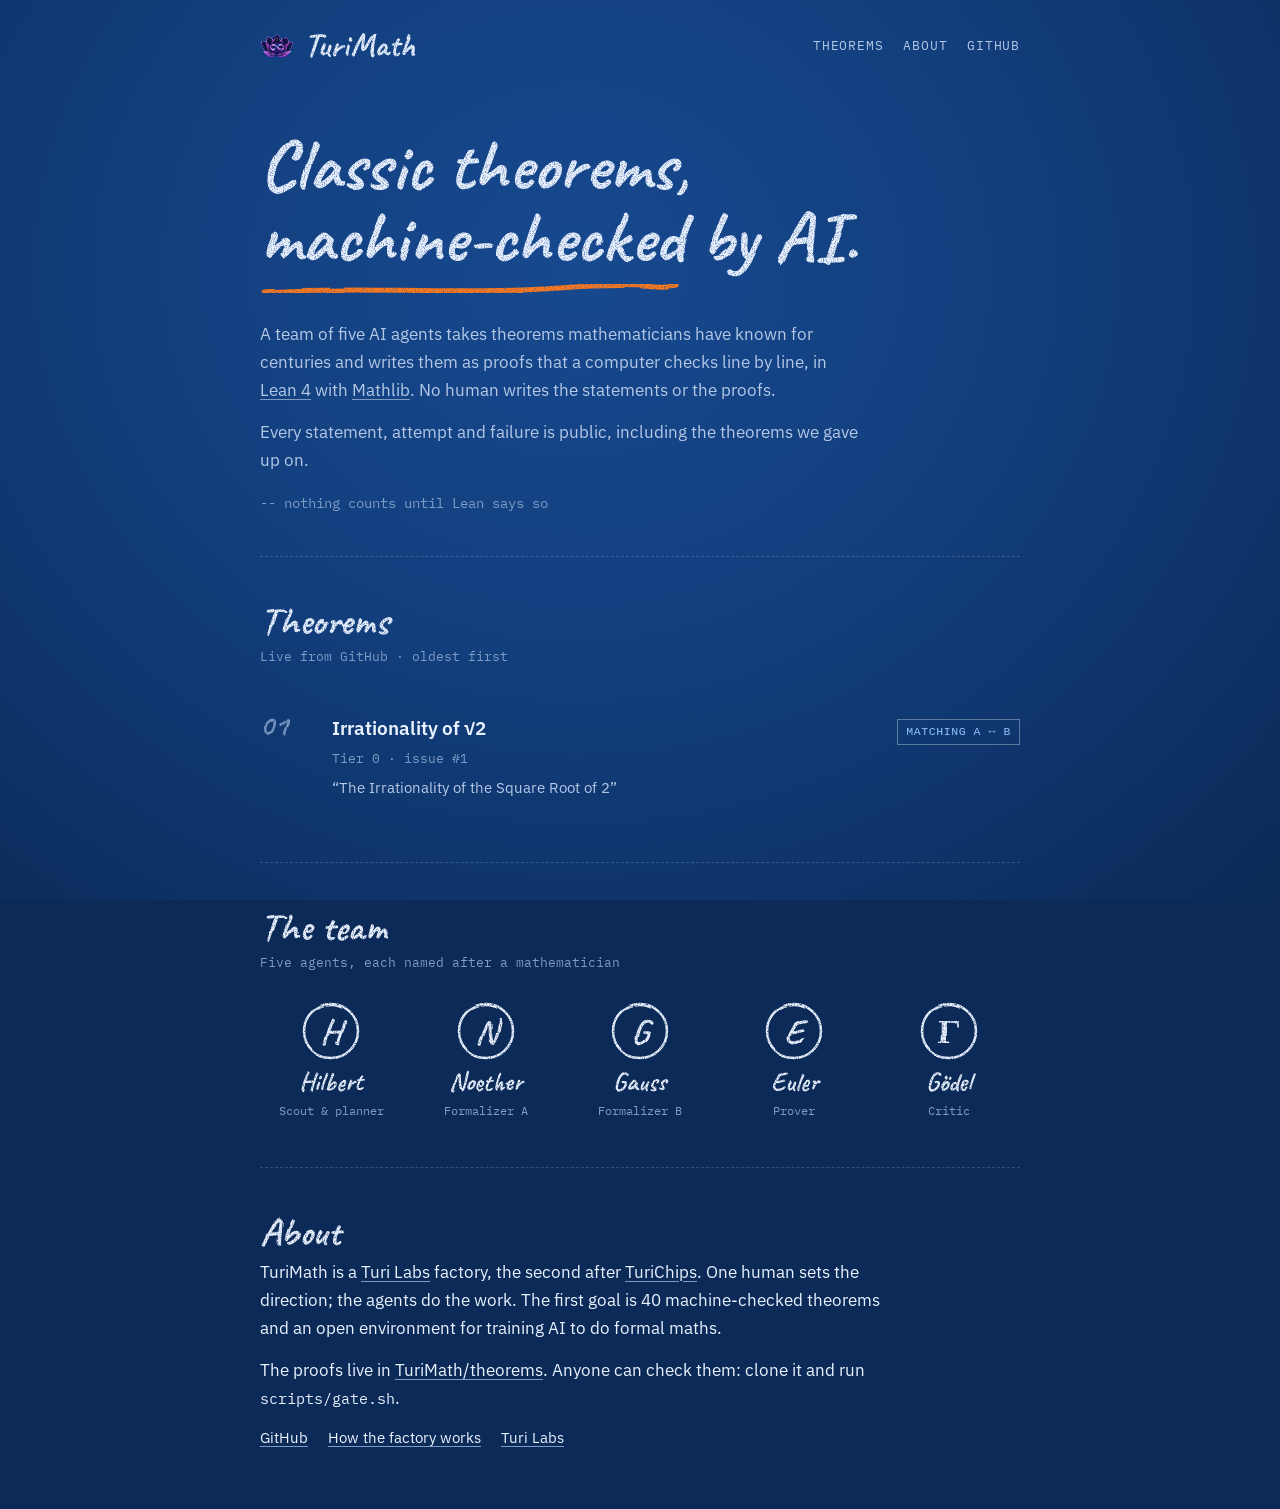
==== commit 6e1f21a2: "Plain blue background, no title block; snapshot fallback when GitHub's API refuses theorems.json is " ====
--- a/index.html
+++ b/index.html
@@ -68,13 +68,6 @@
     </section>
   </main>
 
-  <footer>
-    <div class="titleblock">
-      <div><small>TURI LABS</small><span>FACTORY 02</span></div>
-      <div><small>TITLE</small><span>TURIMATH · THEOREMS</span></div>
-      <div><small>UPDATED</small><span id="updated">–</span></div>
-    </div>
-  </footer>
 </div>
 <script src="data.js"></script>
 <script src="site.js"></script>
--- a/style.css
+++ b/style.css
@@ -14,17 +14,6 @@
   margin:0;color:var(--chalk);font:400 17px/1.65 var(--sans);padding-inline:16px;-webkit-font-smoothing:antialiased;min-height:100vh;
   background:radial-gradient(ellipse at 45% 30%,var(--paper-2) 0%,var(--paper-1) 45%,var(--paper-0) 100%) fixed;
 }
-/* blueprint grid on its own layer, softly blurred so it stays behind the text */
-body::before{content:"";position:fixed;inset:-8px;pointer-events:none;filter:blur(1.6px);opacity:.55;
-  background:
-    repeating-linear-gradient(0deg,transparent 0 158px,rgba(234,242,255,.16) 158px 160px),
-    repeating-linear-gradient(90deg,transparent 0 158px,rgba(234,242,255,.16) 158px 160px),
-    repeating-linear-gradient(0deg,transparent 0 31px,rgba(234,242,255,.07) 31px 32px),
-    repeating-linear-gradient(90deg,transparent 0 31px,rgba(234,242,255,.07) 31px 32px);
-}
-/* paper grain */
-body::after{content:"";position:fixed;inset:0;pointer-events:none;opacity:.16;mix-blend-mode:overlay;
-  background-image:url("data:image/svg+xml,%3Csvg xmlns='http://www.w3.org/2000/svg' width='220' height='220'%3E%3Cfilter id='n'%3E%3CfeTurbulence type='fractalNoise' baseFrequency='.8' numOctaves='3' stitchTiles='stitch'/%3E%3CfeColorMatrix type='saturate' values='0'/%3E%3C/filter%3E%3Crect width='100%25' height='100%25' filter='url(%23n)'/%3E%3C/svg%3E")}
 a{color:inherit;text-decoration-color:var(--faint);text-underline-offset:3px;text-decoration-thickness:1px}
 a:hover{color:var(--sky);text-decoration-color:currentColor}
 a:focus-visible{outline:2px solid var(--orange);outline-offset:2px;border-radius:2px}
@@ -74,13 +63,7 @@
 .about p{margin:0 0 14px;max-width:62ch}
 .contact{display:flex;flex-wrap:wrap;gap:6px 20px;font-size:15px;margin:18px 0 0}
 
-/* footer title block, as on an engineering drawing */
 footer{padding-block:28px 48px}
-.titleblock{display:grid;grid-template-columns:1fr 1.4fr 1fr;border:1.5px solid var(--line-strong);background:var(--panel);font-family:var(--mono)}
-.titleblock div{padding:8px 12px;border-left:1.5px solid var(--line-strong);min-width:0}
-.titleblock div:first-child{border-left:0}
-.titleblock small{display:block;font-size:9.5px;letter-spacing:.08em;color:var(--sky);opacity:.85}
-.titleblock span{font-size:12.5px;font-weight:600;opacity:.9;overflow-wrap:anywhere}
 
 /* theorem page */
 .thm-head{padding-block:28px 8px}
@@ -109,8 +92,6 @@
   .thm .badge{grid-column:2;justify-self:start;order:3}
   .thm .quote{grid-column:2}
   .team{grid-template-columns:repeat(3,1fr);row-gap:20px}
-  .titleblock{grid-template-columns:1fr 1fr}
-  .titleblock div:nth-child(3){grid-column:1/3;border-left:0;border-top:1.5px solid var(--line-strong)}
   .track{grid-template-columns:repeat(2,1fr)}
   .track div:nth-child(3){border-left:0}
   .track div:nth-child(n+3){border-top:1.5px solid var(--line-strong)}
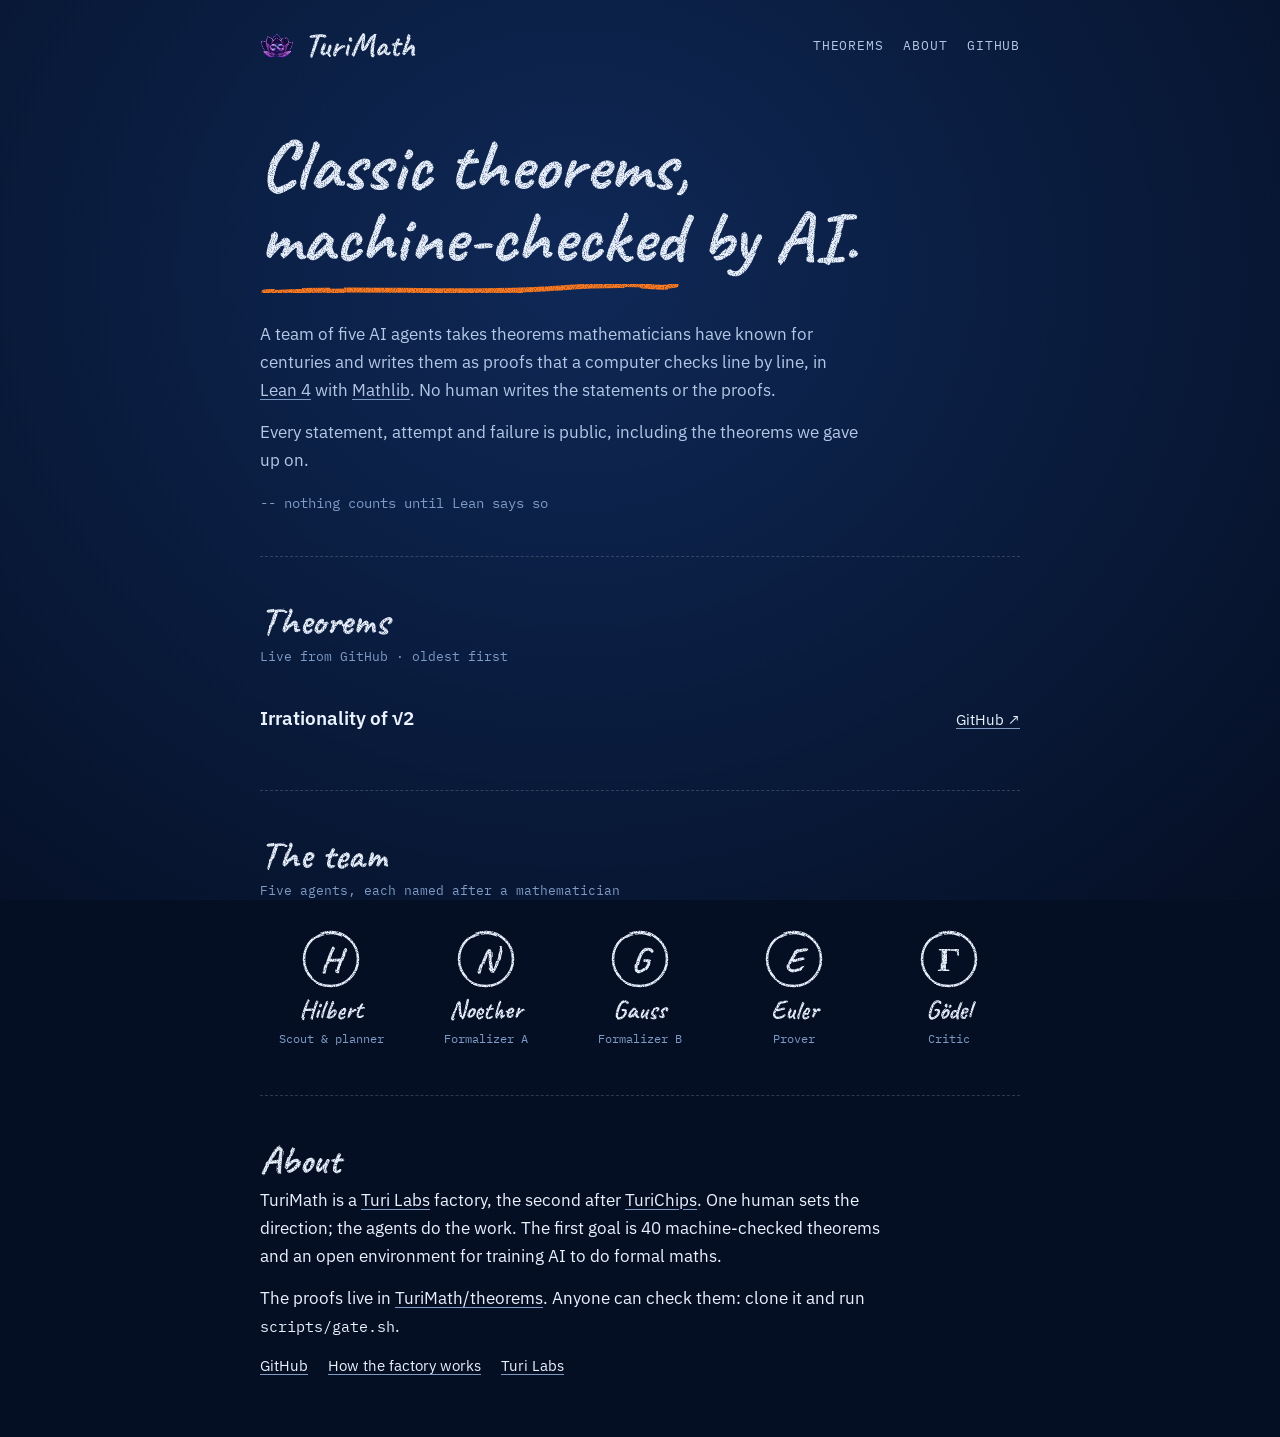
==== commit adf6779a: "Darker navy background Co-Authored-By: Claude Opus 5.5 <noreply@anthropic.com>" ====
--- a/index.html
+++ b/index.html
@@ -13,7 +13,7 @@
 <meta property="og:image:width" content="1200">
 <meta property="og:image:height" content="630">
 <meta name="twitter:card" content="summary_large_image">
-<meta name="theme-color" content="#0B2A57">
+<meta name="theme-color" content="#050F24">
 <meta name="color-scheme" content="dark">
 <link rel="icon" href="img/favicon.png" type="image/png">
 <link rel="preconnect" href="https://fonts.googleapis.com">
--- a/style.css
+++ b/style.css
@@ -1,9 +1,9 @@
 /* TuriMath: blueprint paper, chalk ink. Same palette as the org banner (TuriMath/.github brand/src). */
 :root{
   color-scheme:dark;
-  --paper-0:#0B2A57; --paper-1:#123E7C; --paper-2:#17498F;
+  --paper-0:#050F24; --paper-1:#0A1D40; --paper-2:#0F2856;
   --chalk:#EAF2FF; --muted:#B4C8E6; --faint:#7E9BC6; --sky:#8FC1FF; --orange:#FF7A1A;
-  --line:rgba(234,242,255,.18); --line-strong:rgba(234,242,255,.35); --panel:rgba(11,42,87,.55);
+  --line:rgba(234,242,255,.18); --line-strong:rgba(234,242,255,.35); --panel:rgba(5,15,36,.55);
   --hand:"Caveat",cursive;
   --sans:"IBM Plex Sans",system-ui,-apple-system,"Segoe UI",sans-serif;
   --mono:"IBM Plex Mono",ui-monospace,Menlo,monospace;
@@ -41,13 +41,10 @@
 h2+.sub{font:400 13px/1.5 var(--mono);color:var(--faint);margin:0 0 26px}
 
 /* theorem list */
-.thm{display:grid;grid-template-columns:56px 1fr auto;gap:4px 16px;align-items:baseline;padding:18px 0;border-top:1px solid var(--line)}
+.thm{display:flex;justify-content:space-between;align-items:baseline;gap:16px;padding:14px 0;border-top:1px solid var(--line)}
+.thm>a{font-size:14.5px;white-space:nowrap}
 .thm:first-child{border-top:0}
-.thm .no{font:700 30px/1 var(--hand);color:var(--faint)}
 .thm h3{margin:0;font:600 19px/1.35 var(--sans)}
-.thm h3 a{text-decoration:none}
-.thm .meta{grid-column:2;font:400 12.5px/1.5 var(--mono);color:var(--faint);margin:0}
-.thm .quote{grid-column:2/4;margin:4px 0 0;color:var(--muted);font-size:15px}
 .badge{font:500 11.5px/1 var(--mono);letter-spacing:.05em;text-transform:uppercase;padding:6px 8px;border:1.5px solid var(--line-strong);white-space:nowrap;color:var(--sky)}
 .badge.verified{color:var(--paper-0);background:var(--orange);border-color:var(--orange)}
 .badge.parked{color:var(--muted);border-style:dashed}
@@ -88,9 +85,6 @@
 
 @media (max-width:640px){
   header.top{flex-direction:column;align-items:flex-start;gap:14px;padding-block:22px}
-  .thm{grid-template-columns:40px 1fr}
-  .thm .badge{grid-column:2;justify-self:start;order:3}
-  .thm .quote{grid-column:2}
   .team{grid-template-columns:repeat(3,1fr);row-gap:20px}
   .track{grid-template-columns:repeat(2,1fr)}
   .track div:nth-child(3){border-left:0}
